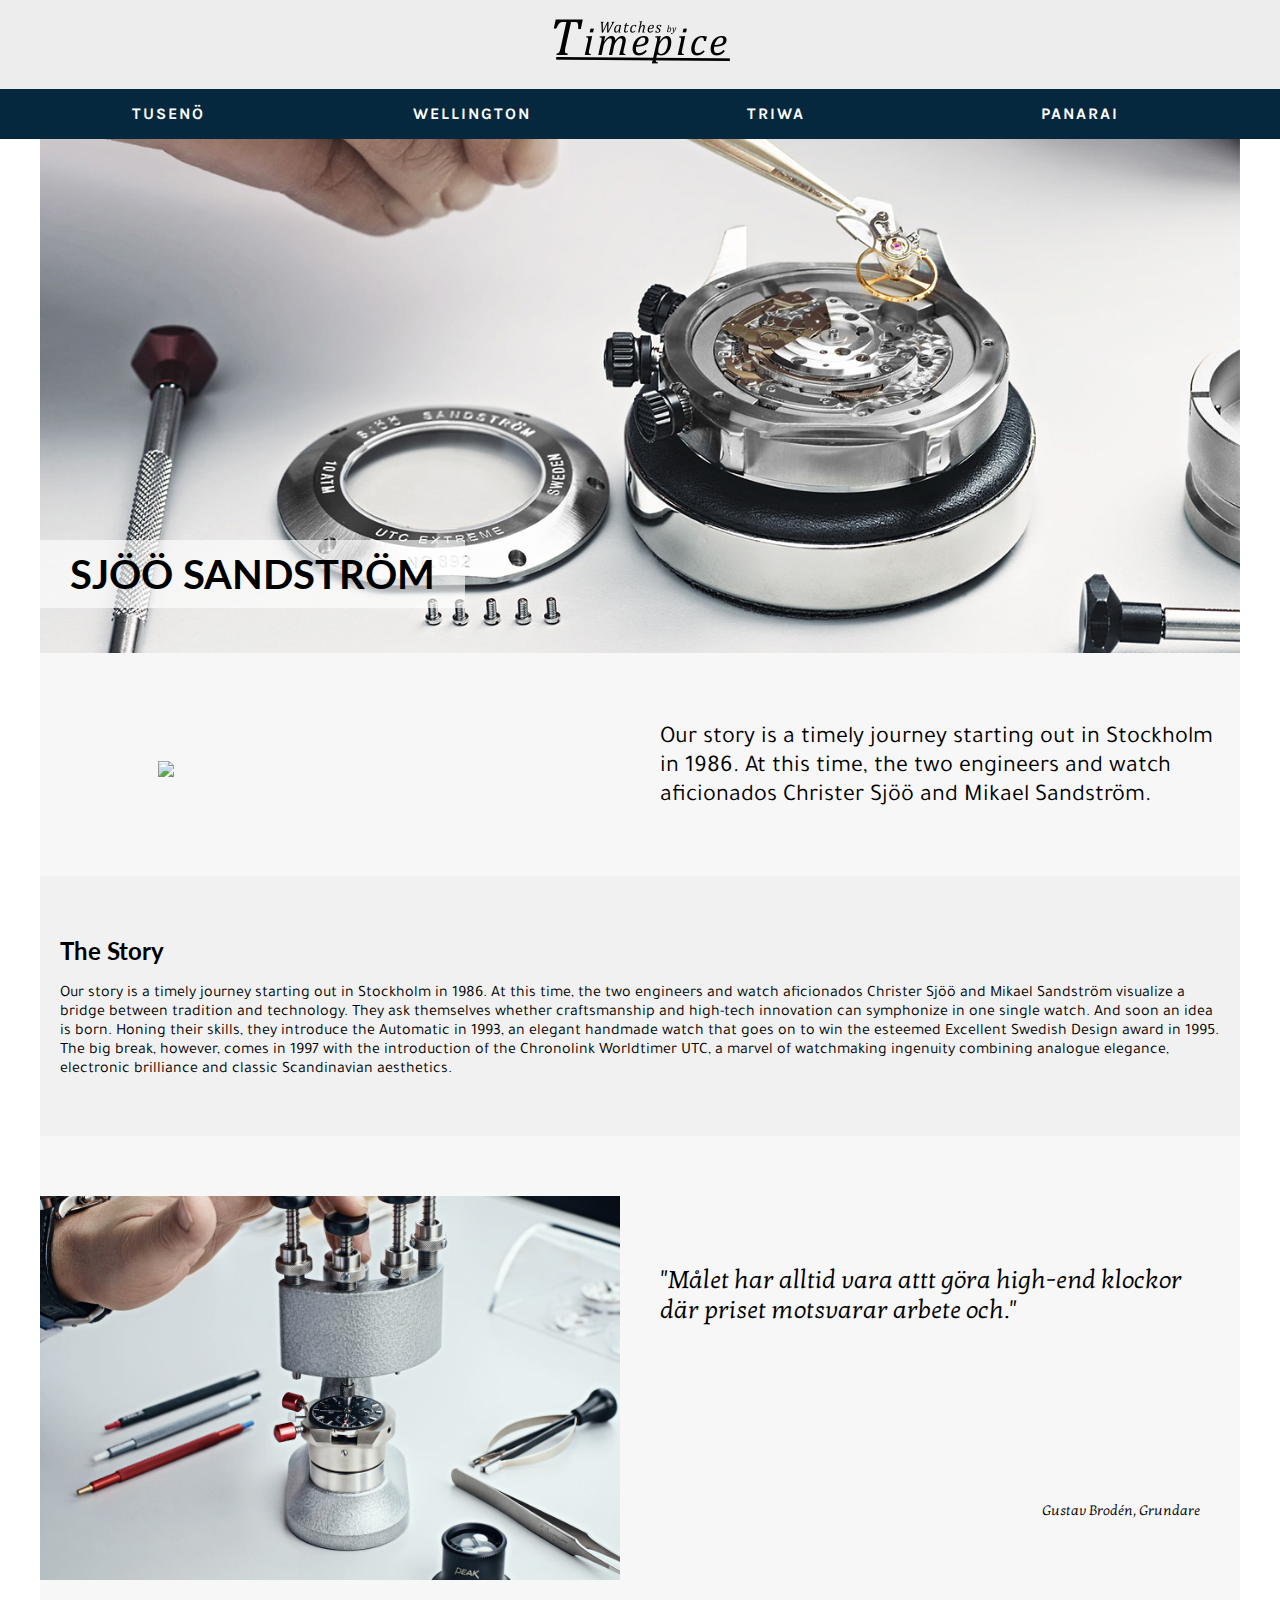
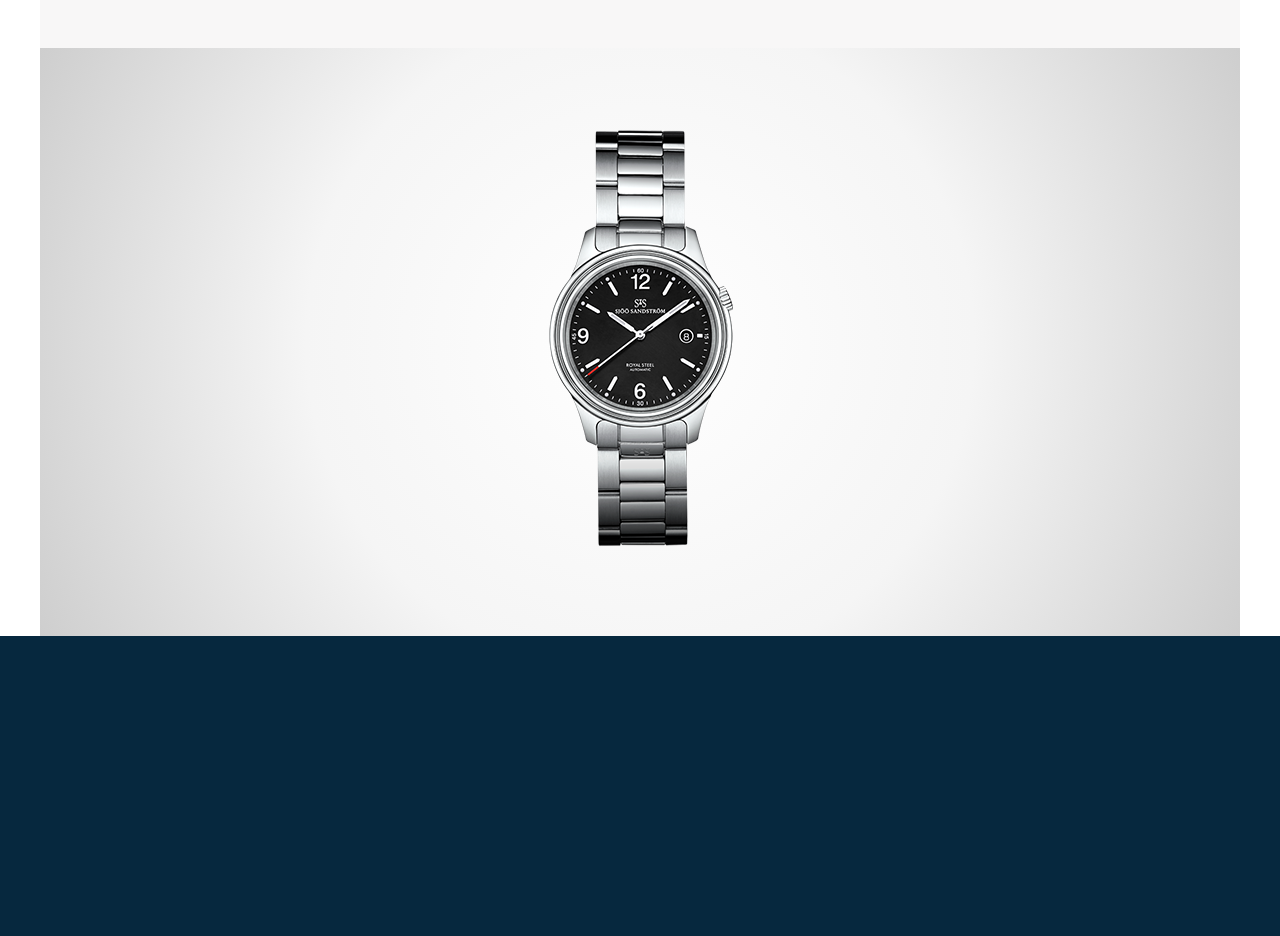
==== brand.html @ 2c0e513d "start av hemsida" ====
<!DOCTYPE html>
<html lang="en">
<head>
    <meta charset="UTF-8">
    <meta name="viewport" content="width=device-width, initial-scale=1.0">
    <meta http-equiv="X-UA-Compatible" content="ie=edge">
    <link href="https://fonts.googleapis.com/css?family=Kotta+One|Lato|Tajawal|karla" rel="stylesheet">
    <link rel="stylesheet" type="text/css" media="screen" href="css/sasstest.css" />
    <link rel="stylesheet" href="https://cdnjs.cloudflare.com/ajax/libs/font-awesome/4.7.0/css/font-awesome.min.css">
    <script src="http://code.jquery.com/jquery-latest.min.js" type="text/javascript"></script>
    <script src="js/timepice.js"></script>
    <title>Timepice</title>
</head>
<body>
    <header>
        <div id="top-bar">
            <ul>
                <li>0760456785</li>
                <li>Gustav@welldonefalukorv.se</li>
            </ul>
        </div>
        <div class="hamburgare-icon"></div>
        <div class="icon-wrapper">
            <a href="index.html"><img src="img/timepice-logo.png" alt="timepice-logo"></a>
        </div>
    </header>
    <nav id="desktop-nav">
        <ul class="lvl1">
            <li>
                <a href="#">Tusenö</a>
                <ul class="lvl2">
                    <li><a href="#">Royal</a></li>
                    <li><a href="#">Royal</a></li>
                    <li><a href="#">Royal</a></li>
                    <li><a href="#">Royal</a></li>
                </ul>
            </li>
            <li>
                <a href="#">Wellington</a>
                <ul class="lvl2">
                    <li><a href="#">Royal</a></li>
                    <li><a href="#">Royal</a></li>
                    <li><a href="#">Royal</a></li>
                </ul>
            </li>
            <li>
                <a href="#">Triwa</a>
                <ul class="lvl2">
                    <li><a href="#">Royal</a></li>
                    <li><a href="#">Royal</a></li>
                    <li><a href="#">Royal</a></li>
                </ul>
            </li>
            <li>
                <a href="#">Panarai</a>
                <ul class="lvl2">
                    <li><a href="#">Royal</a></li>
                    <li><a href="#">Royal</a></li>
                    <li><a href="#">Royal</a></li>
                </ul>
            </li>
        </ul>
    </nav>
    <div id="brand-wrapper">
        <div class="brand-header">
                <img src="img/sjoo-brand-banner.jpg" alt="sjoo sandstrom banner">
                <h2>SJÖÖ SANDSTRÖM</h2>
        </div>
        <div class="brand-img">
            <img src="img/sjöö-brand-img.png"> 
        </div>
        <section class="brand-intro">
            <p>Our story is a timely journey starting out in Stockholm in 1986. At this time, the two engineers and watch aficionados Christer Sjöö and Mikael Sandström.</p>
        </section>
        <article class="brand-text">
            <h2>The Story</h2>
            <p>Our story is a timely journey starting out in Stockholm in 1986. 
                At this time, the two engineers and watch aficionados Christer Sjöö and Mikael Sandström visualize a bridge between tradition and technology. 
                They ask themselves whether craftsmanship and high-tech innovation can symphonize in one single watch. And soon an idea is born. 
                Honing their skills, they introduce the Automatic in 1993, an elegant handmade watch that goes on to win the esteemed Excellent Swedish Design award in 1995.
                The big break, however, comes in 1997 with the introduction of the Chronolink Worldtimer UTC, a marvel of watchmaking ingenuity combining analogue elegance,
                electronic brilliance and classic Scandinavian aesthetics.</p>
        </article>
        <div class="brand-img2">
                <img src="img/sjöö-brand-img-2.jpg">
        </div>
        <div class="qvote-text">
            <p><span>"</span>Målet har alltid vara attt göra high-end klockor där priset motsvarar arbete och.<span>"</span></p>
            <p>Gustav Brodén, Grundare</p>
        </div>
        <section class="brand-watch">
            <img src="img/products/sjöö-royal.png" alt="Omega seamaster 300">
        </section>
    </div>
        
    <footer>
        
    </footer>
</body>
</html>
---- css/sasstest.css ----
@charset "UTF-8";
/*General shit*/
:root {
  --page-width: 1400px;
  --page-padding: 20px;
  --nav-height: 50px;
  --top-bar-height: 30px;
  --mobile-header-height: 60px;
  /* F├äRGER */
  --border-color: #eee;
  --blue: #06283e;
  --light-blue: #0b4061;
  /* FONTS */
  --font-color: #333;
  --font-family-header: 'Lato', sans-serif;
  --font-family-body: 'Tajawal', sans-serif;
  --font-family-title: 'Kotta One', serif;
  --font-family-extra: 'Karla', sans-serif; }

html {
  font-family: var(--font-family-body);
  margin: 0; }

body {
  margin: 0; }

h1, h2, h3, h4, h5 {
  font-family: var(--font-family-header); }

a {
  color: var(--font-color);
  text-decoration: none; }
  a:visited {
    color: var(--font-color); }

ul {
  list-style: none;
  padding: 0; }

img {
  max-width: 100%; }

/*DESKTOP*/
/*HEADER  */
header {
  display: inline-block;
  position: relative;
  width: 100%;
  background-color: #ededed; }

#top-bar {
  display: inline-block;
  height: var(--top-bar-height);
  background-color: #dddddd;
  width: 100%; }
  #top-bar ul {
    max-width: var(--page-width);
    margin: 0 auto;
    padding: 0 var(--page-padding); }
    #top-bar ul li {
      display: inline-block;
      line-height: var(--top-bar-height);
      margin-right: 15px; }

.icon-wrapper {
  text-align: center;
  border-bottom: 1px solid var(--border-color);
  padding: 10px 0; }
  .icon-wrapper img {
    max-width: 200px; }

/*Menue*/
#mobile-nav, .hamburgare-icon, #desktop-nav .lvl2, #top-bar {
  display: none; }

#desktop-nav {
  display: inline-block;
  height: var(--nav-height);
  position: sticky;
  z-index: 1000;
  top: 0px;
  background: var(--blue);
  width: 100%;
  line-height: var(--nav-height); }
  #desktop-nav .lvl1 {
    position: relative;
    max-width: var(--page-width);
    margin: 0 auto;
    padding: 0 var(--page-padding);
    font-family: var(--font-family-extra);
    font-weight: bold;
    text-transform: uppercase;
    font-size: 16px;
    letter-spacing: 2px;
    color: white; }
    #desktop-nav .lvl1 > li {
      position: relative;
      display: inline-block;
      width: 24%;
      text-align: center; }
      #desktop-nav .lvl1 > li > a {
        color: white; }
      #desktop-nav .lvl1 > li:hover {
        background: #041b2b; }
        #desktop-nav .lvl1 > li:hover > .lvl2 {
          display: block; }
      #desktop-nav .lvl1 > li .lvl2 {
        width: 100%;
        position: absolute;
        top: var(--nav-height);
        left: 0;
        background: #ffffffbd; }
        #desktop-nav .lvl1 > li .lvl2 > li {
          padding: 0 5px;
          text-align: left;
          border-bottom: 1px solid black; }
          #desktop-nav .lvl1 > li .lvl2 > li a {
            color: var(--blue);
            font-size: 14px; }
          #desktop-nav .lvl1 > li .lvl2 > li:last-child {
            border: none; }

/*START WRAPPER*/
.start-banner {
  position: relative;
  max-width: var(--page-width);
  margin: 0 auto; }

.start-button {
  position: absolute;
  bottom: 30px;
  left: 24px;
  display: inline-block;
  text-align: center;
  border: 1px solid white;
  padding: 8px;
  min-width: 200px; }
  .start-button a {
    color: white; }

.area-header {
  text-align: center;
  border-top: 1px solid #e4e4e4;
  margin: 60px 4% 0px;
  width: 92% !important; }
  .area-header h2 {
    padding: 0 65px;
    display: inline-block;
    position: relative;
    top: -34px;
    background: white; }

.product-area {
  padding: 50px 0;
  background: radial-gradient(circle, #ffffff, #f5f5f5, #cecece);
  box-shadow: 0px 0px 16px 5px #cacaca; }
  .product-area .product-container {
    margin: 0 auto;
    max-width: 1000px; }
    .product-area .product-container .product-wrapper {
      width: 21%;
      display: inline-block;
      margin: 0 1.8%; }
      .product-area .product-container .product-wrapper .model-name {
        padding: 6px 0;
        font-family: var(--font-family-title);
        text-align: center; }
      .product-area .product-container .product-wrapper .brand-name {
        text-align: center;
        padding: 6px 0;
        font-size: 12px; }

.brand-area .brand-wrapper {
  max-width: 1200px;
  margin: 0 auto; }
  .brand-area .brand-wrapper .brand-box {
    position: relative;
    width: 47%;
    margin: 0 1%;
    display: inline-block; }
    .brand-area .brand-wrapper .brand-box h3 {
      position: absolute;
      bottom: 15px;
      left: 23px;
      color: white;
      border: 1px solid white;
      padding: 8px;
      background: #000000b3;
      width: 200px;
      text-align: center; }

.text-area .text-wrapper {
  max-width: 1000px;
  margin: 0 auto;
  padding: 0 50px 30px 50px; }

#list-product-wrapper .product-area .product-wrapper {
  margin-bottom: 40px; }

#show-product-wrapper {
  display: grid;
  grid-auto-columns: 50%;
  margin: 0 auto;
  max-width: var(--page-width);
  grid-template-areas: "area-header area-header" "product-img product-description" "product-long-description product-long-description"; }
  #show-product-wrapper .area-header {
    grid-area: area-header; }
  #show-product-wrapper .product-img {
    grid-area: product-img; }
  #show-product-wrapper .product-description {
    grid-area: product-description; }
  #show-product-wrapper .product-long-description {
    grid-area: product-long-description; }
  #show-product-wrapper .product-img {
    text-align: center; }
    #show-product-wrapper .product-img img {
      width: 50%; }
  #show-product-wrapper .product-description {
    padding: 20px 20px 20px 40px; }
    #show-product-wrapper .product-description .name {
      font-size: 25px;
      font-family: var(--font-family-title);
      margin-bottom: 10px; }
    #show-product-wrapper .product-description .brand {
      font-size: 20px;
      margin-bottom: 10px; }
    #show-product-wrapper .product-description .year {
      margin-bottom: 10px;
      font-size: 20px; }
    #show-product-wrapper .product-description .country {
      margin-bottom: 10px;
      font-size: 20px; }
    #show-product-wrapper .product-description .product-button {
      max-width: 100%;
      text-align: center;
      padding: 10px 10px;
      border: 1px solid #7e7e7e; }
  #show-product-wrapper .product-long-description {
    padding: 0 20px; }

#brand-wrapper {
  background: #f8f7f7;
  display: grid;
  grid-auto-columns: 50%;
  max-width: 1200px;
  margin: 0 auto;
  grid-template-areas: "brand-header brand-header" "brand-img brand-intro" "brand-text brand-text" "brand-img2 qvote-text" "brand-watch brand-watch"; }
  #brand-wrapper .brand-header {
    grid-area: brand-header; }
  #brand-wrapper .brand-img {
    grid-area: brand-img; }
  #brand-wrapper .brand-intro {
    grid-area: brand-intro; }
  #brand-wrapper .brand-text {
    grid-area: brand-text; }
  #brand-wrapper .brand-img2 {
    grid-area: brand-img2; }
  #brand-wrapper .qvote-text {
    grid-area: qvote-text; }
  #brand-wrapper .brand-watch {
    grid-area: brand-watch; }
  #brand-wrapper .brand-header {
    position: relative;
    margin-bottom: 40px; }
    #brand-wrapper .brand-header h2 {
      position: absolute;
      bottom: 20px;
      left: 0px;
      font-size: 40px;
      background: #ffffffa1;
      padding: 10px 30px; }
  #brand-wrapper .brand-img {
    display: grid;
    align-items: center;
    justify-items: center;
    padding: 20px; }
    #brand-wrapper .brand-img img {
      width: 65%; }
  #brand-wrapper .brand-intro {
    display: grid;
    align-items: center;
    padding: 0 20px; }
    #brand-wrapper .brand-intro p {
      font-size: 24px; }
  #brand-wrapper .brand-text {
    margin: 40px 0;
    padding: 40px 20px;
    background: #f1f1f1; }
  #brand-wrapper .brand-img2 {
    padding: 20px 20px 20px 0; }
  #brand-wrapper .qvote-text {
    display: grid;
    align-items: center;
    padding: 0 20px;
    font-size: 25px;
    font-family: var(--font-family-title); }
    #brand-wrapper .qvote-text p {
      margin: 0; }
      #brand-wrapper .qvote-text p:last-child {
        font-size: 14px;
        text-align: right;
        padding-right: 20px; }
  #brand-wrapper .brand-watch {
    background: radial-gradient(circle, #ffffff, #f5f5f5, #cecece);
    margin: 40px 0px 0;
    text-align: center;
    padding: 40px 0 40px; }

footer {
  height: 300px;
  background: var(--blue); }

/*DESKTOP*/
/*DESKTOP ENDS*/
/*MOBILE*/
@media all and (max-width: 767px) {
  h2 {
    font-size: 16px; }

  /*MOBILE-HEADER*/
  #top-bar {
    display: none; }

  header {
    height: var(--mobile-header-height);
    background: var(--blue);
    position: sticky;
    top: 0px;
    left: 0;
    z-index: 1000; }

  .icon-wrapper img {
    width: 110px; }

  /*MOBILE MENUE*/
  #desktop-nav {
    display: none; }

  .hamburgare-icon {
    display: block;
    position: absolute;
    top: 12px;
    left: 20px; }
    .hamburgare-icon:before {
      font-family: "fontawesome";
      font-size: 32px;
      content: '\f0c9';
      color: white; }

  /*LVL1*/
  #mobile-nav.open {
    left: 0px; }

  #mobile-nav {
    position: absolute;
    display: inline-block;
    z-index: 2000;
    left: -310px;
    top: var(--mobile-header-height);
    transition: 1s;
    max-width: 250px;
    width: 100%;
    height: auto;
    background: var(--blue); }
    #mobile-nav a {
      color: white; }
    #mobile-nav .lvl1 {
      font-family: var(--font-family-body);
      margin: 5px 0 0; }
      #mobile-nav .lvl1 > li {
        width: 100%;
        display: inline-block;
        border-bottom: 1px solid #eee;
        /*LVL2*/ }
        #mobile-nav .lvl1 > li > a {
          height: 45px;
          line-height: 45px;
          padding-left: 15px; }
        #mobile-nav .lvl1 > li:last-child {
          border: none; }
        #mobile-nav .lvl1 > li.open .lvl2 {
          display: block; }
        #mobile-nav .lvl1 > li .lvl2 {
          display: none;
          transition: 1s; }
          #mobile-nav .lvl1 > li .lvl2 > li {
            border-bottom: 1px solid #eee;
            margin: 0 0 0 15px; }
            #mobile-nav .lvl1 > li .lvl2 > li > a {
              height: 40px;
              line-height: 40px; }
            #mobile-nav .lvl1 > li .lvl2 > li:last-child {
              border: none; }

  .area-header {
    margin: 40px 4% 0px; }
    .area-header h2 {
      top: -25px;
      padding: 0 50px; }

  .start-button {
    width: 150px;
    padding: 5px; }

  .product-area .product-container .product-wrapper {
    text-align: center;
    width: 46%;
    margin: 0 1%; }
    .product-area .product-container .product-wrapper img {
      width: 50%; }

  #start-wrapper .brand-box {
    text-align: center;
    width: 100%; }
    #start-wrapper .brand-box h3 {
      left: 12%; }

  #show-product-wrapper {
    display: grid;
    grid-auto-columns: 100%;
    margin: 0 auto;
    grid-template-areas: "area-header" "product-img" "product-description" "product-long-description"; }
    #show-product-wrapper .product-description {
      padding: 20px; }
    #show-product-wrapper .product-long-description {
      margin-bottom: 20px; }

  #brand-wrapper {
    background: #f8f7f7;
    display: grid;
    grid-auto-columns: 100%;
    max-width: 1200px;
    margin: 0 auto;
    grid-template-areas: "brand-header" "brand-img" "brand-intro" "brand-text" "brand-img2" "qvote-text" "brand-watch"; }
    #brand-wrapper .brand-header h2 {
      font-size: 24px; }
    #brand-wrapper .brand-img img {
      width: 40%; }
    #brand-wrapper .brand-intro p {
      font-size: 18px; }
    #brand-wrapper .brand-text {
      margin-bottom: 0; }
    #brand-wrapper .brand-img2 {
      padding: 0; }
    #brand-wrapper .qvote-text {
      padding: 40px 20px; }
    #brand-wrapper .brand-watch {
      margin: 0; } }
/*MOBILE ENDS*/

/*# sourceMappingURL=sasstest.css.map */
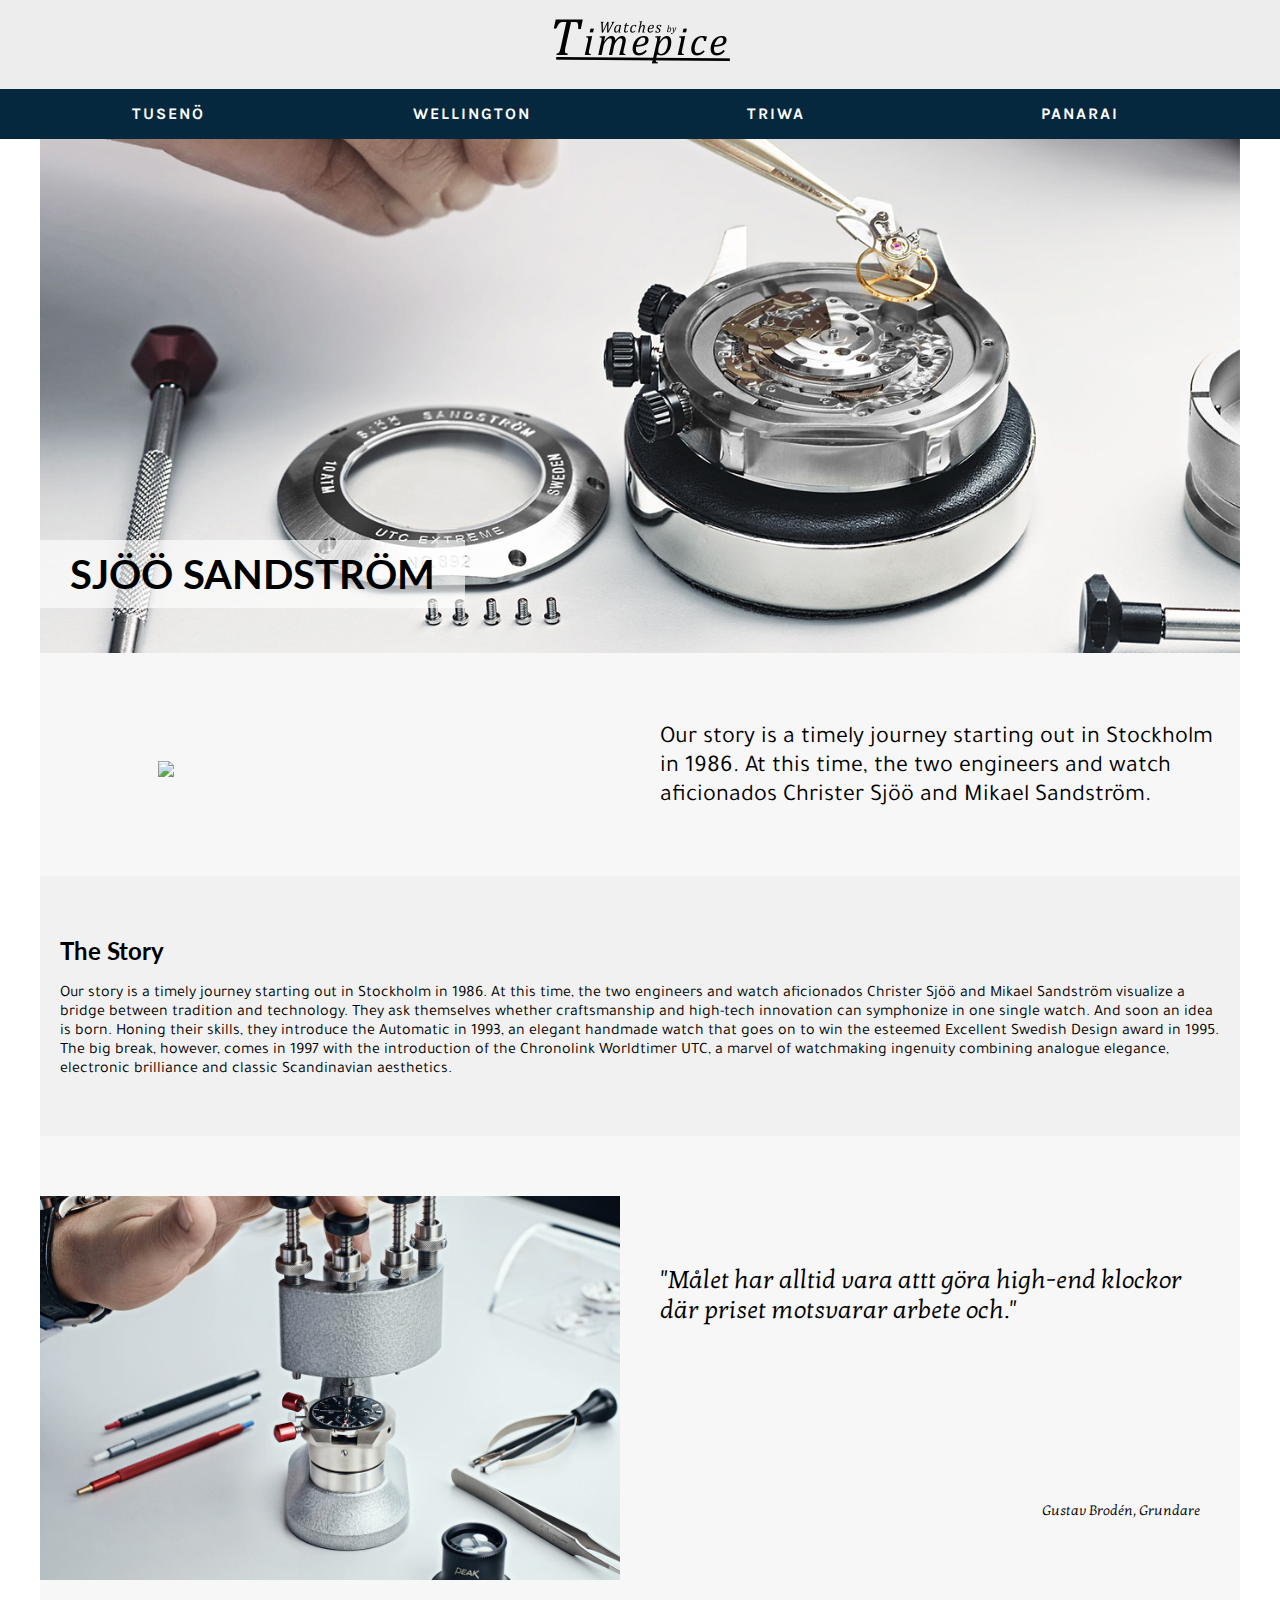
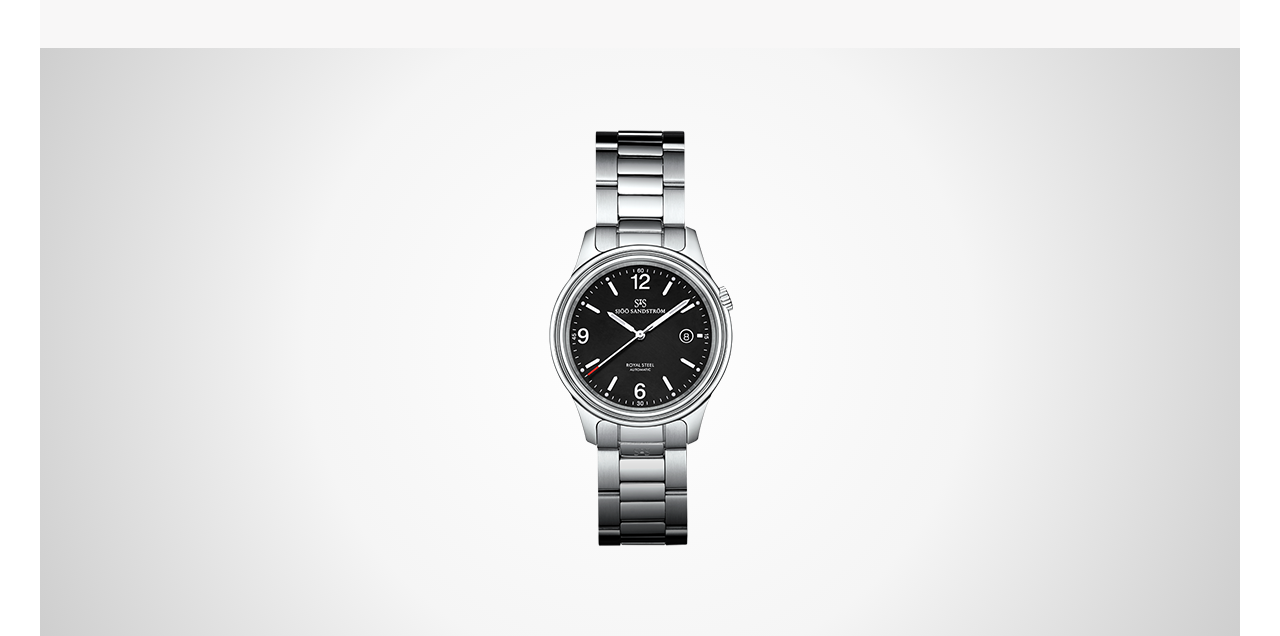
==== commit 3e1ad271: "fix" ====
--- a/brand.html
+++ b/brand.html
@@ -7,7 +7,7 @@
     <link href="https://fonts.googleapis.com/css?family=Kotta+One|Lato|Tajawal|karla" rel="stylesheet">
     <link rel="stylesheet" type="text/css" media="screen" href="css/sasstest.css" />
     <link rel="stylesheet" href="https://cdnjs.cloudflare.com/ajax/libs/font-awesome/4.7.0/css/font-awesome.min.css">
-    <script src="http://code.jquery.com/jquery-latest.min.js" type="text/javascript"></script>
+    <script src="https://code.jquery.com/jquery-latest.min.js" type="text/javascript"></script>
     <script src="js/timepice.js"></script>
     <title>Timepice</title>
 </head>
@@ -27,36 +27,39 @@
     <nav id="desktop-nav">
         <ul class="lvl1">
             <li>
-                <a href="#">Tusenö</a>
+                <a href="list-product.html">Tusenö</a>
                 <ul class="lvl2">
-                    <li><a href="#">Royal</a></li>
-                    <li><a href="#">Royal</a></li>
-                    <li><a href="#">Royal</a></li>
-                    <li><a href="#">Royal</a></li>
+                    <li><a href="show-product.html">Royal steel</a></li>
+                    <li><a href="show-product.html">Seamaster 300</a></li>
+                    <li><a href="show-product.html">GMT master</a></li>
+                    <li><a href="brand.html">Om Tusenö</a></li>
                 </ul>
             </li>
             <li>
-                <a href="#">Wellington</a>
+                <a href="list-product.html">Wellington</a>
                 <ul class="lvl2">
-                    <li><a href="#">Royal</a></li>
-                    <li><a href="#">Royal</a></li>
-                    <li><a href="#">Royal</a></li>
+                    <li><a href="show-product.html">Royal steel</a></li>
+                    <li><a href="show-product.html">Seamaster 300</a></li>
+                    <li><a href="show-product.html">GMT master</a></li>
+                    <li><a href="brand.html">Om Wellington</a></li>
                 </ul>
             </li>
             <li>
-                <a href="#">Triwa</a>
+                <a href="list-product.html">Triwa</a>
                 <ul class="lvl2">
-                    <li><a href="#">Royal</a></li>
-                    <li><a href="#">Royal</a></li>
-                    <li><a href="#">Royal</a></li>
+                    <li><a href="show-product.html">Royal steel</a></li>
+                    <li><a href="show-product.html">Seamaster 300</a></li>
+                    <li><a href="show-product.html">GMT master</a></li>
+                    <li><a href="brand.html">Om Triwa</a></li>
                 </ul>
             </li>
             <li>
-                <a href="#">Panarai</a>
+                <a href="list-product.html">Panarai</a>
                 <ul class="lvl2">
-                    <li><a href="#">Royal</a></li>
-                    <li><a href="#">Royal</a></li>
-                    <li><a href="#">Royal</a></li>
+                    <li><a href="show-product.html">Royal steel</a></li>
+                    <li><a href="show-product.html">Seamaster 300</a></li>
+                    <li><a href="show-product.html">GMT master</a></li>
+                    <li><a href="brand.html">Om Panarai</a></li>
                 </ul>
             </li>
         </ul>
--- a/css/sasstest.css
+++ b/css/sasstest.css
@@ -109,7 +109,8 @@
         position: absolute;
         top: var(--nav-height);
         left: 0;
-        background: #ffffffbd; }
+        background: #ffffff;
+        border: 1px solid #e2e2e2; }
         #desktop-nav .lvl1 > li .lvl2 > li {
           padding: 0 5px;
           text-align: left;
@@ -307,8 +308,14 @@
     padding: 40px 0 40px; }
 
 footer {
-  height: 300px;
   background: var(--blue); }
+  footer .footer-content {
+    width: 100%;
+    display: inline-block;
+    color: white;
+    margin: 0 auto;
+    padding: 40px 15px;
+    text-align: center; }
 
 /*DESKTOP*/
 /*DESKTOP ENDS*/
@@ -379,7 +386,7 @@
         #mobile-nav .lvl1 > li:last-child {
           border: none; }
         #mobile-nav .lvl1 > li.open .lvl2 {
-          display: block; }
+          display: none; }
         #mobile-nav .lvl1 > li .lvl2 {
           display: none;
           transition: 1s; }
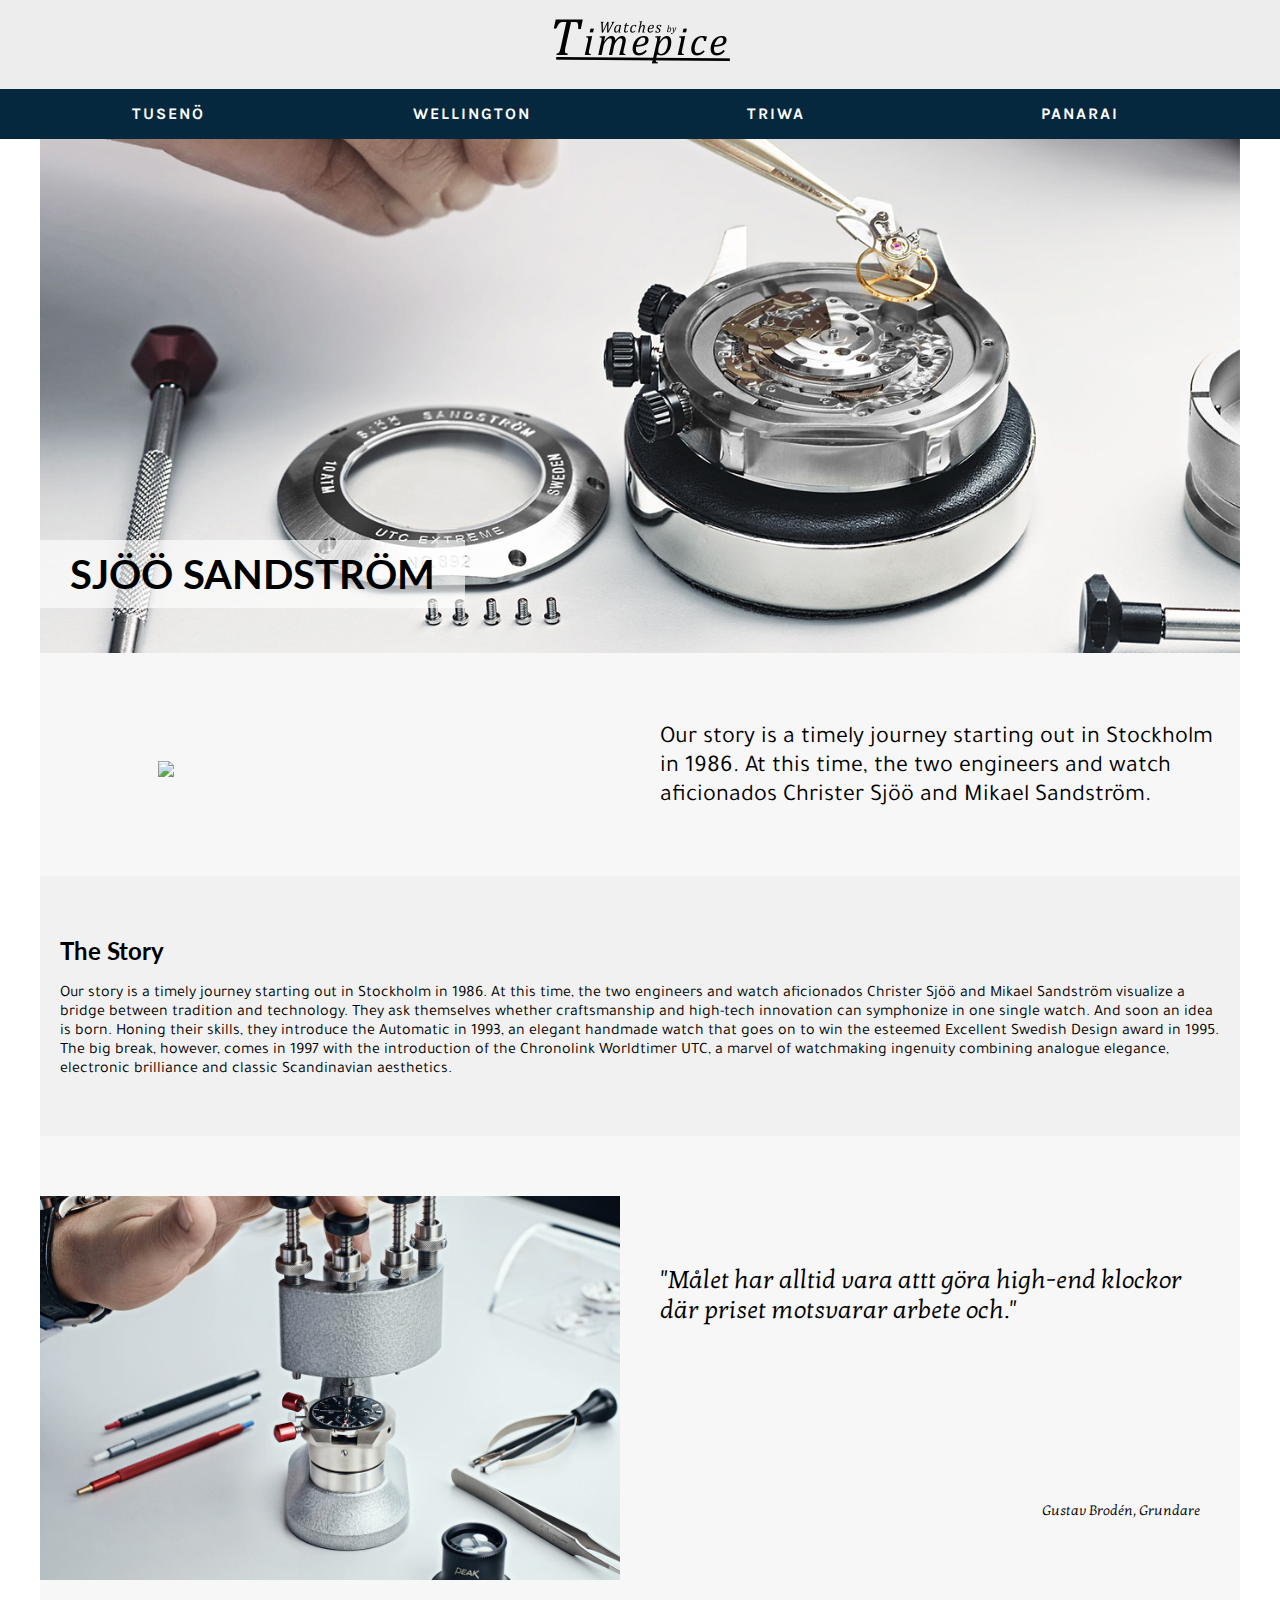
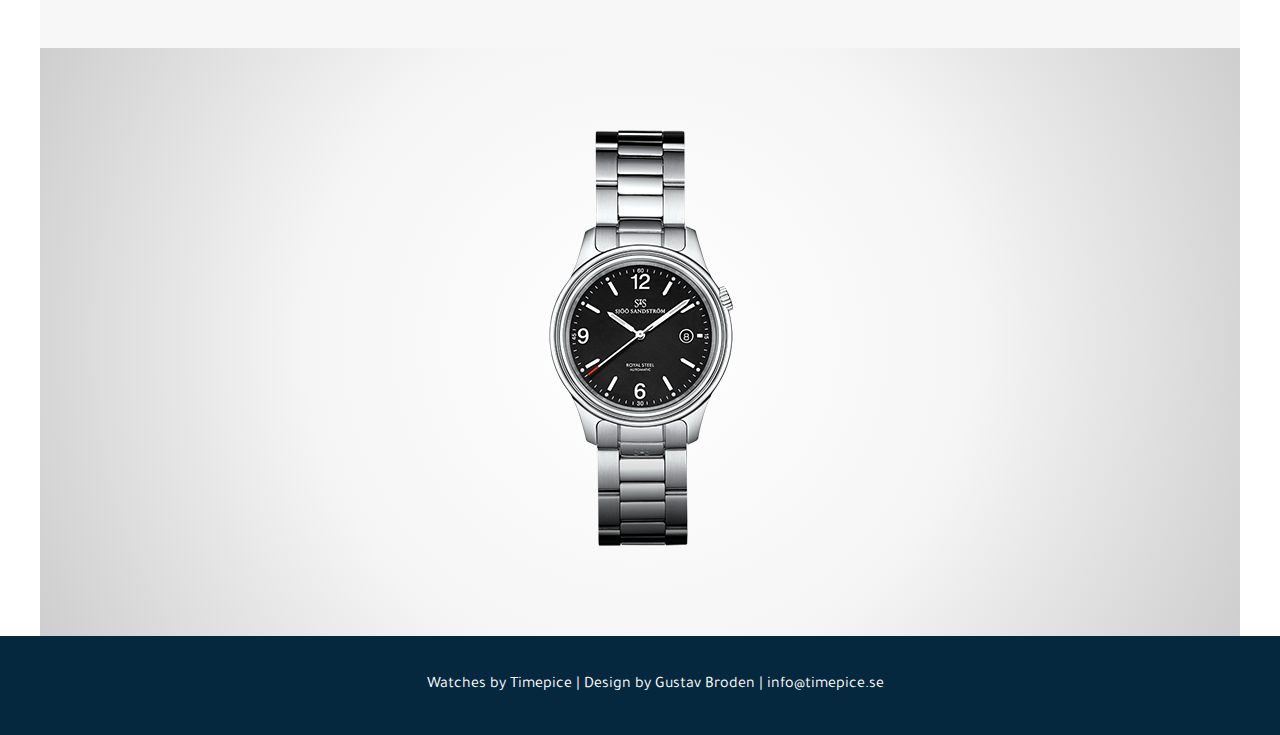
==== commit 45e8fa2b: "footer fix" ====
--- a/brand.html
+++ b/brand.html
@@ -97,7 +97,7 @@
     </div>
         
     <footer>
-        
+        <div class="footer-content">Watches by Timepice  |  Design by Gustav Broden  |  info@timepice.se</div>
     </footer>
 </body>
 </html>